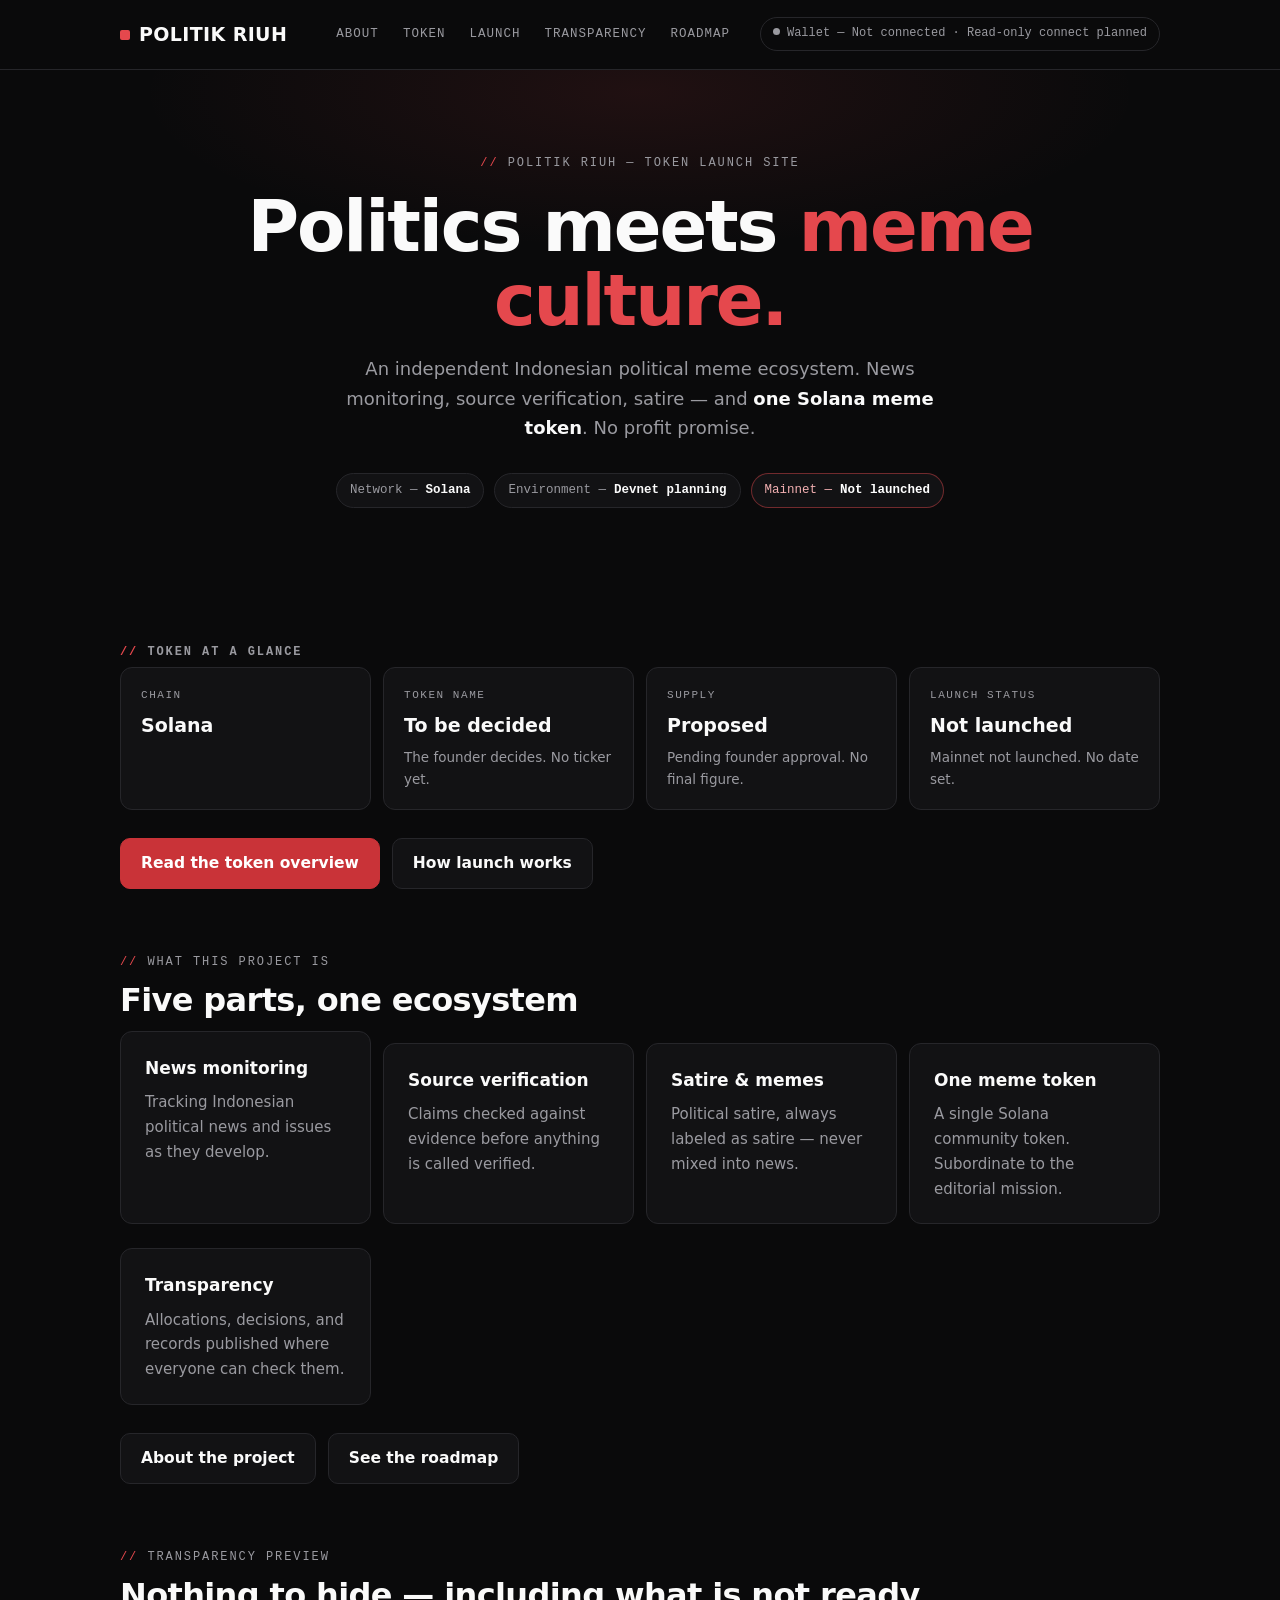
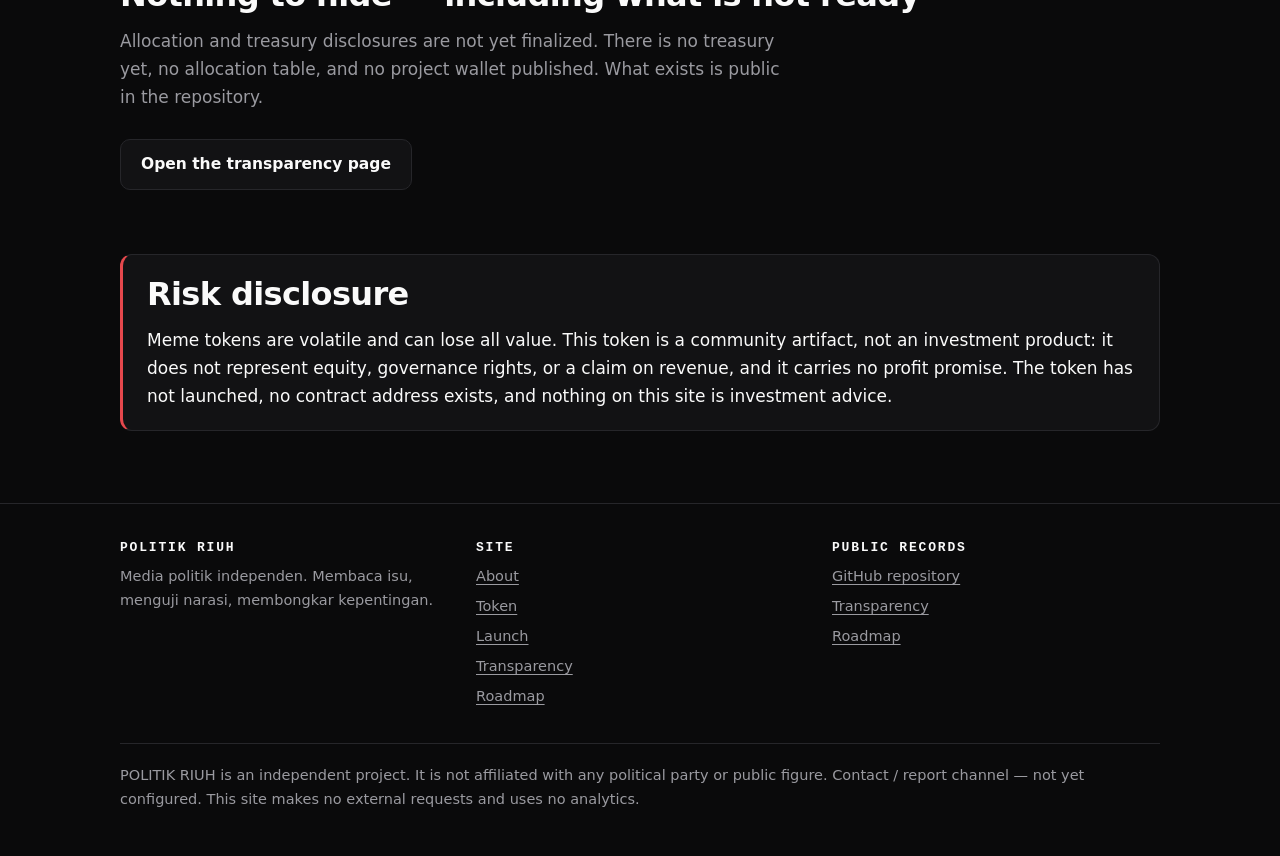
==== apps/token-site/index.html @ 15b3b6f6 "feat(token-site): design system + landing page (zero-dep static)" ====
<!DOCTYPE html>
<html lang="en">
<head>
<meta charset="utf-8">
<meta name="viewport" content="width=device-width, initial-scale=1">
<title>POLITIK RIUH — Politics meets meme culture</title>
<meta name="description" content="POLITIK RIUH is an independent Indonesian political meme ecosystem: news monitoring, source verification, satire — and one Solana meme token. Token not launched. No profit promise.">
<link rel="stylesheet" href="styles.css">
</head>
<body>
<a class="skip-link" href="#main">Skip to content</a>
<header class="site-header">
  <div class="wrap header-inner">
    <a class="wordmark" href="index.html">POLITIK RIUH</a>
    <button class="nav-toggle" type="button" data-nav-toggle aria-expanded="false" aria-controls="site-nav">Menu</button>
    <nav class="site-nav" id="site-nav" aria-label="Primary">
      <ul>
        <li><a href="about.html">About</a></li>
        <li><a href="token.html">Token</a></li>
        <li><a href="launch.html">Launch</a></li>
        <li><a href="transparency.html">Transparency</a></li>
        <li><a href="roadmap.html">Roadmap</a></li>
      </ul>
    </nav>
    <p class="wallet-status"><span class="dot" aria-hidden="true"></span>Wallet — Not connected · Read-only connect planned</p>
  </div>
</header>

<main id="main">
  <div class="hero">
    <div class="glow" aria-hidden="true"></div>
    <div class="wrap">
      <p class="eyebrow">Politik Riuh — Token launch site</p>
      <h1>Politics meets <span class="accent">meme culture.</span></h1>
      <p class="lede">An independent Indonesian political meme ecosystem. News monitoring, source verification, satire — and <strong>one Solana meme token</strong>. No profit promise.</p>
      <ul class="status-strip" aria-label="Launch status">
        <li class="pill">Network — <b>Solana</b></li>
        <li class="pill">Environment — <b>Devnet planning</b></li>
        <li class="pill pill-red">Mainnet — <b>Not launched</b></li>
      </ul>
    </div>
  </div>

  <div class="wrap">
    <section aria-labelledby="facts-heading">
      <h2 id="facts-heading" class="section-label">Token at a glance</h2>
      <ul class="stats">
        <li class="stat">
          <span class="stat-label">Chain</span>
          <span class="stat-value">Solana</span>
        </li>
        <li class="stat">
          <span class="stat-label">Token name</span>
          <span class="stat-value">To be decided</span>
          <span class="stat-note">The founder decides. No ticker yet.</span>
        </li>
        <li class="stat">
          <span class="stat-label">Supply</span>
          <span class="stat-value">Proposed</span>
          <span class="stat-note">Pending founder approval. No final figure.</span>
        </li>
        <li class="stat">
          <span class="stat-label">Launch status</span>
          <span class="stat-value">Not launched</span>
          <span class="stat-note">Mainnet not launched. No date set.</span>
        </li>
      </ul>
      <div class="cta-row">
        <a class="btn btn-primary" href="token.html">Read the token overview</a>
        <a class="btn" href="launch.html">How launch works</a>
      </div>
    </section>

    <section aria-labelledby="pillars-heading">
      <p class="section-label" id="pillars-heading">What this project is</p>
      <h2>Five parts, one ecosystem</h2>
      <ul class="pillars">
        <li class="card">
          <h3>News monitoring</h3>
          <p>Tracking Indonesian political news and issues as they develop.</p>
        </li>
        <li class="card">
          <h3>Source verification</h3>
          <p>Claims checked against evidence before anything is called verified.</p>
        </li>
        <li class="card">
          <h3>Satire &amp; memes</h3>
          <p>Political satire, always labeled as satire — never mixed into news.</p>
        </li>
        <li class="card">
          <h3>One meme token</h3>
          <p>A single Solana community token. Subordinate to the editorial mission.</p>
        </li>
        <li class="card">
          <h3>Transparency</h3>
          <p>Allocations, decisions, and records published where everyone can check them.</p>
        </li>
      </ul>
      <div class="cta-row">
        <a class="btn" href="about.html">About the project</a>
        <a class="btn" href="roadmap.html">See the roadmap</a>
      </div>
    </section>

    <section aria-labelledby="transparency-preview-heading">
      <p class="section-label" id="transparency-preview-heading">Transparency preview</p>
      <h2>Nothing to hide — including what is not ready</h2>
      <p class="section-intro">Allocation and treasury disclosures are not yet finalized. There is no treasury yet, no allocation table, and no project wallet published. What exists is public in the repository.</p>
      <div class="cta-row">
        <a class="btn" href="transparency.html">Open the transparency page</a>
      </div>
    </section>

    <section aria-labelledby="risk-heading">
      <div class="risk">
        <h2 id="risk-heading">Risk disclosure</h2>
        <p>Meme tokens are volatile and can lose all value. This token is a community artifact, not an investment product: it does not represent equity, governance rights, or a claim on revenue, and it carries no profit promise. The token has not launched, no contract address exists, and nothing on this site is investment advice.</p>
      </div>
    </section>
  </div>
</main>

<footer class="site-footer">
  <div class="wrap">
    <div class="footer-grid">
      <div>
        <h2>Politik Riuh</h2>
        <p lang="id">Media politik independen. Membaca isu, menguji narasi, membongkar kepentingan.</p>
      </div>
      <div>
        <h2>Site</h2>
        <ul>
          <li><a href="about.html">About</a></li>
          <li><a href="token.html">Token</a></li>
          <li><a href="launch.html">Launch</a></li>
          <li><a href="transparency.html">Transparency</a></li>
          <li><a href="roadmap.html">Roadmap</a></li>
        </ul>
      </div>
      <div>
        <h2>Public records</h2>
        <ul>
          <li><a href="https://github.com/nusasaputrarama-max/Politik-riuh-project" target="_blank" rel="noopener">GitHub repository</a></li>
          <li><a href="transparency.html">Transparency</a></li>
          <li><a href="roadmap.html">Roadmap</a></li>
        </ul>
      </div>
    </div>
    <p class="footer-note">POLITIK RIUH is an independent project. It is not affiliated with any political party or public figure. Contact / report channel — not yet configured. This site makes no external requests and uses no analytics.</p>
  </div>
</footer>
<script src="main.js"></script>
</body>
</html>
---- apps/token-site/styles.css ----
/* POLITIK RIUH — token launch site, Phase 1
   Pure static CSS. Zero dependencies, zero external fetches, system fonts only.
   Design tokens: docs/frontend-stack-decision.md §4. */

:root {
  --bg: #0a0a0b;
  --surface: #121214;
  --surface-2: #17171a;
  --border: #26262a;
  --text: #fafafa;
  --muted: #9a9aa0;
  --red: #e5484d;
  --red-strong: #c93338; /* darker red: white text on it passes WCAG AA (5.01:1) */
  --red-soft: rgba(229, 72, 77, 0.12);
  --sans: system-ui, -apple-system, "Segoe UI", Roboto, "Helvetica Neue", Arial, sans-serif;
  --mono: ui-monospace, "SF Mono", "Cascadia Mono", Menlo, Consolas, "Liberation Mono", monospace;
  --radius: 12px;
  --max: 1080px;
}

*,
*::before,
*::after { box-sizing: border-box; }

html { scroll-behavior: smooth; }

body {
  margin: 0;
  background: var(--bg);
  color: var(--text);
  font-family: var(--sans);
  font-size: 17px;
  line-height: 1.65;
  -webkit-text-size-adjust: 100%;
}

::selection { background: var(--red); color: #fff; }

a { color: var(--text); text-decoration: underline; text-underline-offset: 3px; }
a:hover { color: #fff; }
a:focus-visible,
button:focus-visible,
[tabindex]:focus-visible {
  outline: 2px solid var(--red);
  outline-offset: 3px;
  border-radius: 2px;
}

/* Visually hidden but available to assistive technology. */
.sr-only {
  position: absolute;
  width: 1px;
  height: 1px;
  padding: 0;
  margin: -1px;
  overflow: hidden;
  clip: rect(0, 0, 0, 0);
  white-space: nowrap;
  border: 0;
}

/* Skip link: keyboard users jump past navigation. */
.skip-link {
  position: absolute;
  left: 16px;
  top: -60px;
  z-index: 20;
  background: var(--surface-2);
  color: var(--text);
  border: 1px solid var(--border);
  border-radius: 8px;
  padding: 10px 14px;
  font-family: var(--mono);
  font-size: 13px;
  text-decoration: none;
  transition: top 150ms ease;
}
.skip-link:focus { top: 12px; }

.wrap {
  max-width: var(--max);
  margin: 0 auto;
  padding: 0 20px;
}

/* ---------- Header ---------- */

.site-header {
  border-bottom: 1px solid var(--border);
  background: var(--bg);
}
.header-inner {
  display: flex;
  align-items: center;
  gap: 20px;
  flex-wrap: wrap;
  padding-top: 16px;
  padding-bottom: 16px;
}
.wordmark {
  font-weight: 800;
  font-size: 19px;
  letter-spacing: 0.02em;
  text-decoration: none;
  white-space: nowrap;
}
.wordmark::before {
  content: "";
  display: inline-block;
  width: 10px;
  height: 10px;
  margin-right: 9px;
  background: var(--red);
  border-radius: 2px;
  vertical-align: 1px;
}
.site-nav { margin-left: auto; }
.site-nav ul {
  display: flex;
  gap: 4px;
  flex-wrap: wrap;
  list-style: none;
  margin: 0;
  padding: 0;
}
.site-nav a {
  display: inline-block;
  padding: 8px 10px;
  border-radius: 8px;
  color: var(--muted);
  font-family: var(--mono);
  font-size: 12.5px;
  letter-spacing: 0.08em;
  text-transform: uppercase;
  text-decoration: none;
}
.site-nav a:hover { color: var(--text); background: var(--surface); }
.site-nav a[aria-current="page"] { color: var(--text); background: var(--surface); }
.wallet-status {
  font-family: var(--mono);
  font-size: 12px;
  color: var(--muted);
  border: 1px solid var(--border);
  border-radius: 999px;
  padding: 6px 12px;
  white-space: nowrap;
}
.wallet-status .dot {
  display: inline-block;
  width: 7px;
  height: 7px;
  margin-right: 7px;
  border-radius: 50%;
  background: var(--muted);
  vertical-align: 1px;
}
.nav-toggle {
  display: none;
  margin-left: auto;
  background: var(--surface);
  color: var(--text);
  border: 1px solid var(--border);
  border-radius: 8px;
  padding: 8px 12px;
  font-family: var(--mono);
  font-size: 13px;
  cursor: pointer;
}

/* ---------- Hero & glow ---------- */

.hero {
  position: relative;
  text-align: center;
  padding: 84px 0 56px;
  overflow: hidden;
}
.glow {
  position: absolute;
  inset: -160px 0 auto 0;
  height: 480px;
  pointer-events: none;
  background:
    radial-gradient(ellipse 60% 50% at 50% 38%, rgba(229, 72, 77, 0.1), transparent 65%);
}
.hero > .wrap { position: relative; }
.eyebrow {
  font-family: var(--mono);
  font-size: 12px;
  letter-spacing: 0.16em;
  text-transform: uppercase;
  color: var(--muted);
}
.eyebrow::before { content: "// "; color: var(--red); }
.hero h1 {
  margin: 18px 0 16px;
  font-size: clamp(2.6rem, 7vw, 4.4rem);
  font-weight: 800;
  line-height: 1.04;
  letter-spacing: -0.03em;
}
.hero h1 .accent { color: var(--red); }
.lede {
  max-width: 640px;
  margin: 0 auto;
  color: var(--muted);
  font-size: 18px;
}
.lede strong { color: var(--text); font-weight: 600; }

/* ---------- Status strip & pills ---------- */

.status-strip {
  display: flex;
  flex-wrap: wrap;
  justify-content: center;
  gap: 10px;
  margin-top: 30px;
  padding: 0;
  list-style: none;
}
.pill {
  display: inline-flex;
  align-items: center;
  gap: 8px;
  border: 1px solid var(--border);
  border-radius: 999px;
  padding: 6px 13px;
  font-family: var(--mono);
  font-size: 12.5px;
  color: var(--muted);
  background: var(--surface);
}
.pill b { color: var(--text); font-weight: 600; }
.pill-red { border-color: rgba(229, 72, 77, 0.45); color: #f3b0b2; }
.pill-red b { color: #fff; }

/* ---------- Sections ---------- */

main { padding-bottom: 72px; }
section { margin-top: 64px; }
.section-label {
  font-family: var(--mono);
  font-size: 12px;
  letter-spacing: 0.16em;
  text-transform: uppercase;
  color: var(--muted);
  margin: 0 0 8px;
}
.section-label::before { content: "// "; color: var(--red); }
h1.page-title,
h2 {
  margin: 0 0 12px;
  font-size: clamp(1.5rem, 3.4vw, 2rem);
  font-weight: 800;
  letter-spacing: -0.02em;
  line-height: 1.2;
}
.section-intro { color: var(--muted); max-width: 680px; margin: 0 0 24px; }
p { margin: 0 0 16px; }
p:last-child { margin-bottom: 0; }
.muted { color: var(--muted); }
.small { font-size: 14.5px; }

/* ---------- Stat cards ---------- */

.stats {
  display: grid;
  grid-template-columns: repeat(auto-fit, minmax(220px, 1fr));
  gap: 12px;
  margin: 0;
  padding: 0;
  list-style: none;
}
.stat {
  background: var(--surface);
  border: 1px solid var(--border);
  border-radius: var(--radius);
  padding: 18px 20px;
}
.stat-label {
  display: block;
  font-family: var(--mono);
  font-size: 11px;
  letter-spacing: 0.14em;
  text-transform: uppercase;
  color: var(--muted);
  margin-bottom: 8px;
}
.stat-value { font-size: 19px; font-weight: 700; line-height: 1.3; }
.stat-note { display: block; margin-top: 6px; font-size: 13.5px; color: var(--muted); }

/* ---------- Cards & lists ---------- */

.card {
  background: var(--surface);
  border: 1px solid var(--border);
  border-radius: var(--radius);
  padding: 22px 24px;
}
.card + .card { margin-top: 12px; }
.card h3 { margin: 0 0 8px; font-size: 18px; font-weight: 700; }
.pillars {
  display: grid;
  grid-template-columns: repeat(auto-fit, minmax(240px, 1fr));
  gap: 12px;
  margin: 0;
  padding: 0;
  list-style: none;
}
.pillars h3 { font-size: 17px; }
.pillars p { color: var(--muted); font-size: 15px; margin: 0; }
.pillars a { text-decoration: none; }
.pillars a:hover h3 { text-decoration: underline; text-underline-offset: 3px; }

/* ---------- Fact tables ---------- */

table.facts {
  width: 100%;
  border-collapse: collapse;
  font-size: 15.5px;
}
.facts th,
.facts td {
  text-align: left;
  vertical-align: top;
  padding: 13px 16px;
  border-bottom: 1px solid var(--border);
}
.facts tr:last-child th,
.facts tr:last-child td { border-bottom: 0; }
.facts th {
  width: 34%;
  font-family: var(--mono);
  font-size: 12px;
  letter-spacing: 0.1em;
  text-transform: uppercase;
  color: var(--muted);
  font-weight: 600;
}
.facts td .sub { display: block; margin-top: 4px; font-size: 13.5px; color: var(--muted); }

/* ---------- Gates / roadmap ---------- */

.steps,
.milestones {
  margin: 0;
  padding: 0;
  list-style: none;
}
.steps li,
.milestones li {
  display: flex;
  gap: 16px;
  align-items: flex-start;
  padding: 18px 4px;
  border-bottom: 1px solid var(--border);
}
.steps li:last-child,
.milestones li:last-child { border-bottom: 0; }
.step-num {
  flex: 0 0 auto;
  font-family: var(--mono);
  font-size: 13px;
  color: var(--red);
  border: 1px solid var(--border);
  border-radius: 8px;
  padding: 5px 9px;
  margin-top: 2px;
}
.step-body h3,
.milestone-body h3 { margin: 0 0 4px; font-size: 17px; }
.step-body p,
.milestone-body p { margin: 0; color: var(--muted); font-size: 15px; }
.step-body .pill,
.milestone-body .pill { margin-top: 10px; }
.evidence {
  display: block;
  margin-top: 6px;
  font-family: var(--mono);
  font-size: 12.5px;
  color: var(--muted);
}
.evidence a { color: var(--muted); }

/* ---------- Risk box ---------- */

.risk {
  background: var(--surface);
  border: 1px solid var(--border);
  border-left: 3px solid var(--red);
  border-radius: var(--radius);
  padding: 20px 24px;
}
.risk h2,
.risk h3 { margin-top: 0; }
.risk p:last-child { margin-bottom: 0; }

/* ---------- CTA row ---------- */

.cta-row {
  display: flex;
  flex-wrap: wrap;
  gap: 12px;
  margin-top: 28px;
}
.btn {
  display: inline-block;
  padding: 12px 20px;
  border-radius: 10px;
  border: 1px solid var(--border);
  background: var(--surface);
  color: var(--text);
  font-weight: 650;
  font-size: 15.5px;
  text-decoration: none;
}
.btn:hover { background: var(--surface-2); border-color: #3a3a40; }
.btn-primary { background: var(--red-strong); border-color: var(--red-strong); color: #fff; }
.btn-primary:hover { background: #be2e33; border-color: #be2e33; color: #fff; }

/* ---------- Footer ---------- */

.site-footer {
  border-top: 1px solid var(--border);
  padding: 36px 0 44px;
  color: var(--muted);
  font-size: 14.5px;
}
.footer-grid {
  display: grid;
  grid-template-columns: repeat(auto-fit, minmax(240px, 1fr));
  gap: 28px;
}
.site-footer h2 {
  font-size: 13px;
  font-family: var(--mono);
  letter-spacing: 0.14em;
  text-transform: uppercase;
  color: var(--text);
  margin: 0 0 10px;
}
.site-footer ul { margin: 0; padding: 0; list-style: none; }
.site-footer li { margin-bottom: 6px; }
.site-footer a { color: var(--muted); }
.site-footer a:hover { color: var(--text); }
.footer-note { margin-top: 28px; border-top: 1px solid var(--border); padding-top: 20px; }

/* ---------- Responsive ---------- */

@media (max-width: 720px) {
  body { font-size: 16px; }
  .hero { padding: 56px 0 40px; }
  .header-inner { gap: 12px; }
  .site-nav { order: 3; flex-basis: 100%; margin-left: 0; }
  .site-nav ul { flex-direction: column; gap: 2px; }
  .site-nav a { display: block; padding: 10px 8px; }
  .wallet-status { order: 2; flex-basis: 100%; margin-left: 0; white-space: normal; line-height: 1.5; }
  html.js .site-nav ul { display: none; }
  html.js .site-nav.is-open ul { display: flex; }
  html.js .nav-toggle { display: inline-block; }
  .facts th { width: 40%; }
  section { margin-top: 48px; }
}

/* ---------- Reduced motion ---------- */

@media (prefers-reduced-motion: reduce) {
  html { scroll-behavior: auto; }
  *,
  *::before,
  *::after {
    animation: none !important;
    transition: none !important;
  }
}
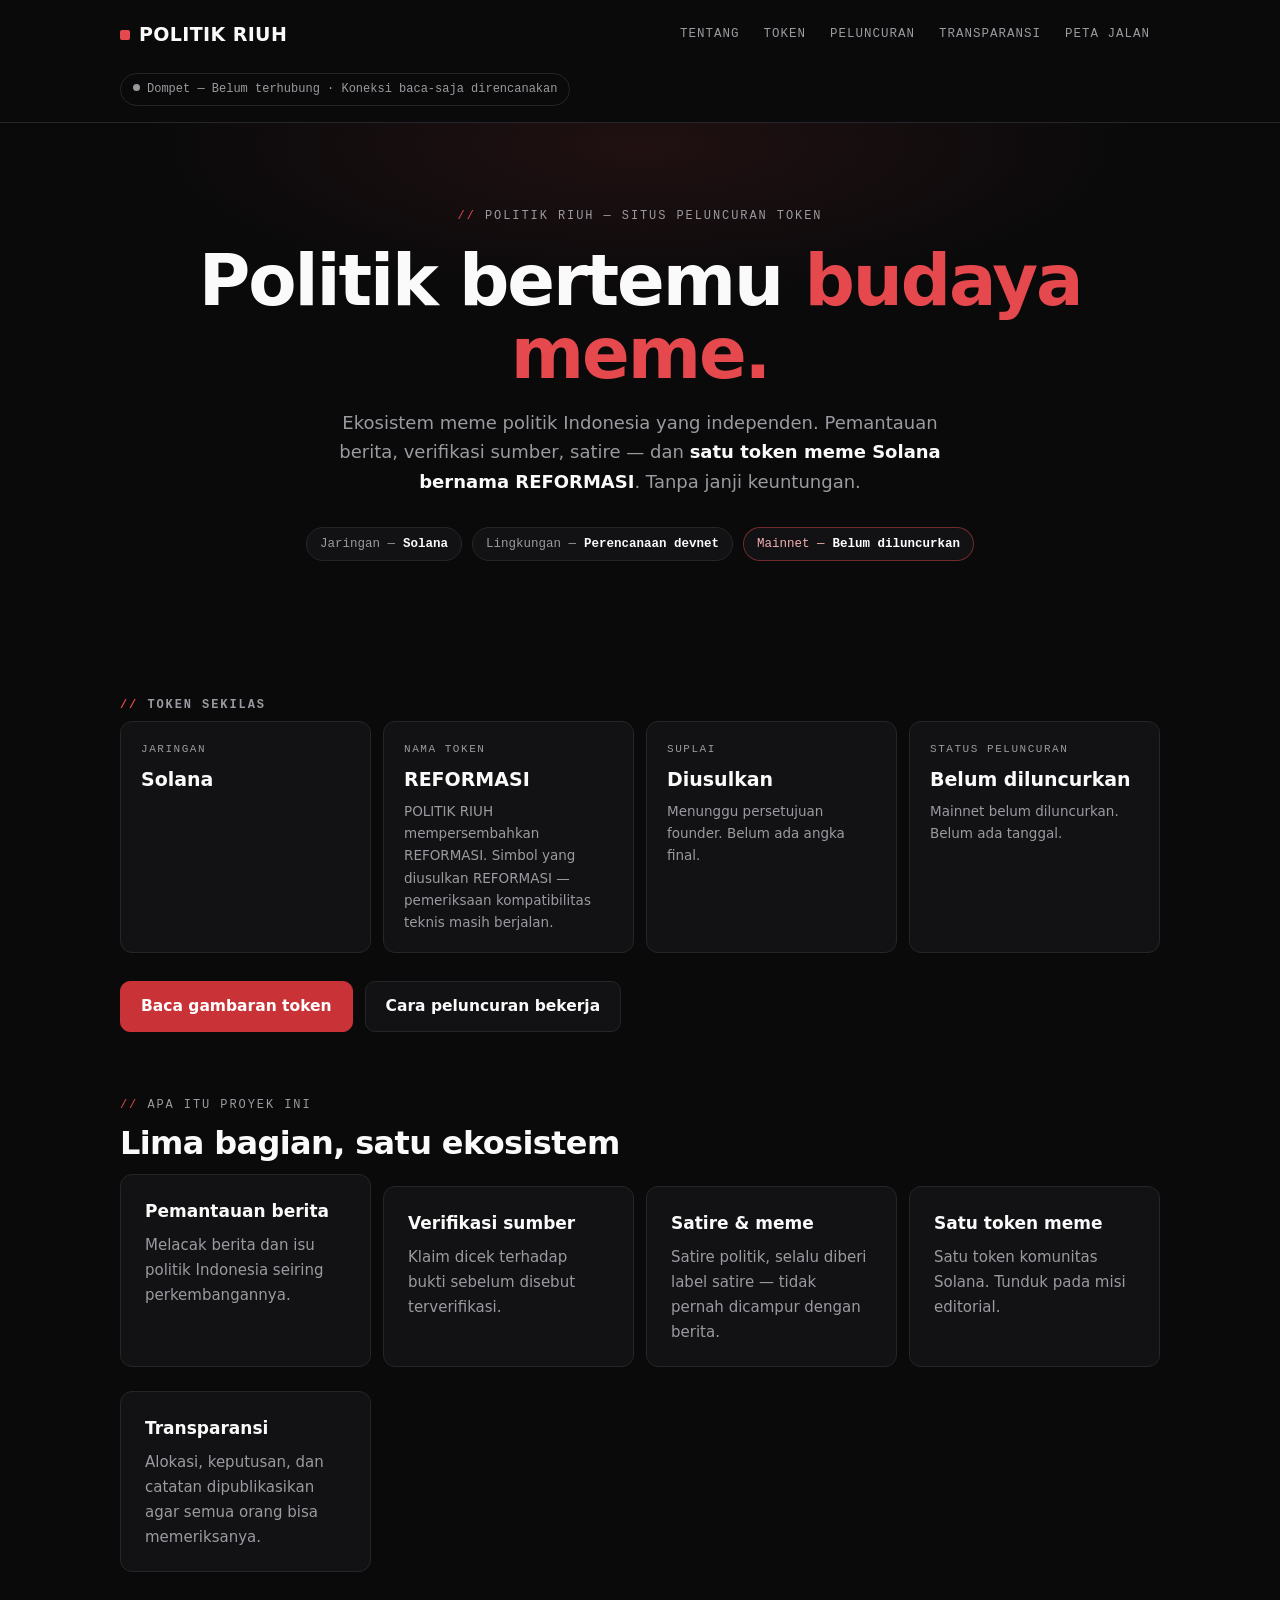
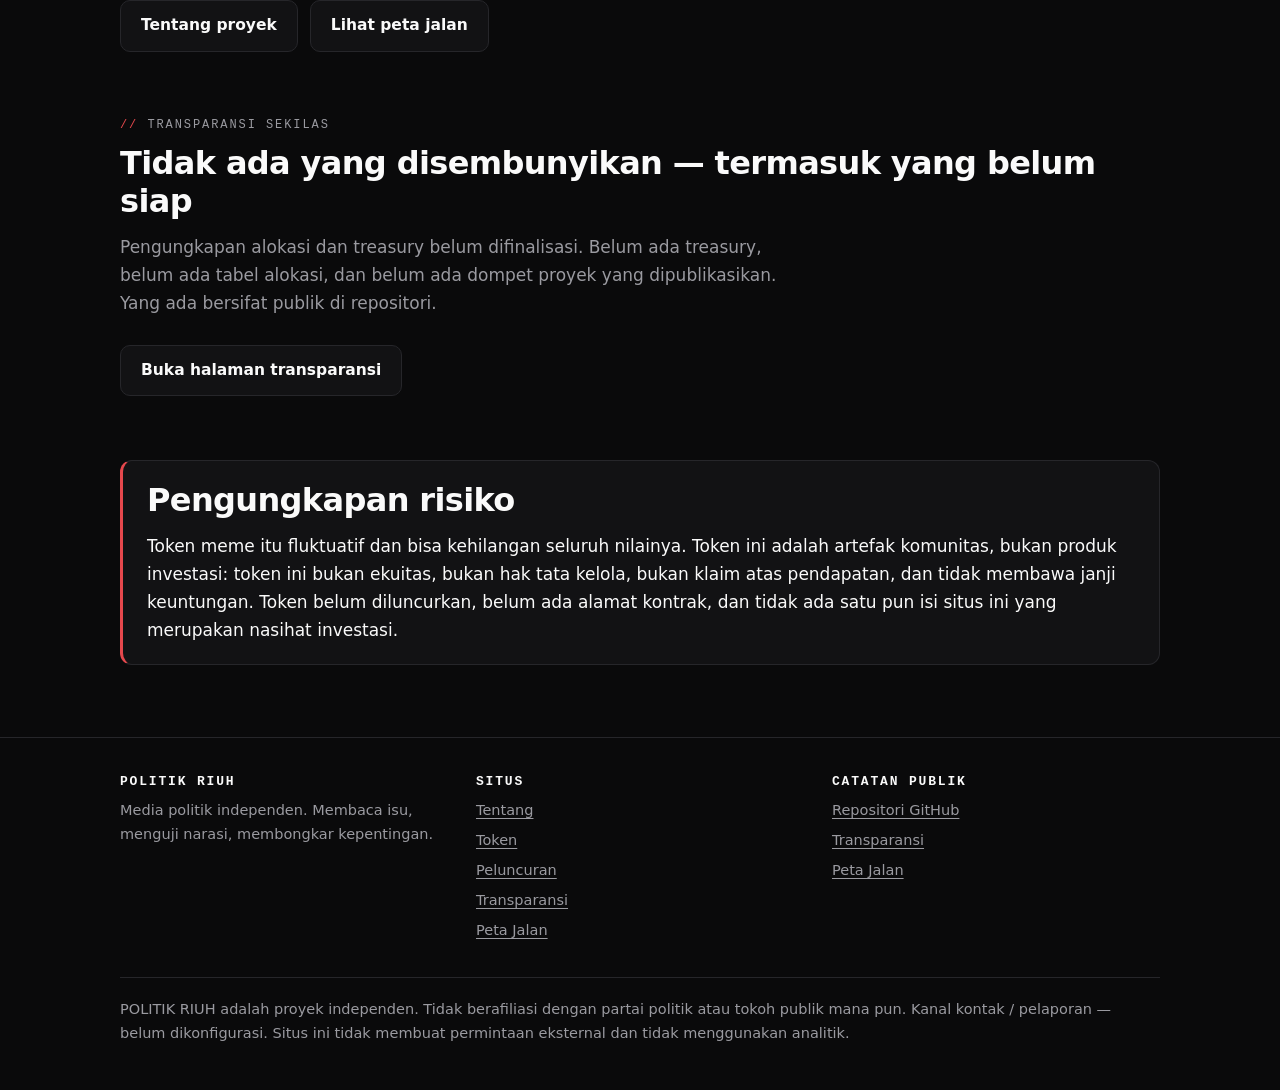
==== commit 11ff7230: "feat(token-site): terjemahan Bahasa Indonesia + identitas REFORMASI (PR-013) - Keenam halaman + meta" ====
--- a/apps/token-site/index.html
+++ b/apps/token-site/index.html
@@ -1,28 +1,28 @@
 <!DOCTYPE html>
-<html lang="en">
+<html lang="id">
 <head>
 <meta charset="utf-8">
 <meta name="viewport" content="width=device-width, initial-scale=1">
-<title>POLITIK RIUH — Politics meets meme culture</title>
-<meta name="description" content="POLITIK RIUH is an independent Indonesian political meme ecosystem: news monitoring, source verification, satire — and one Solana meme token. Token not launched. No profit promise.">
+<title>POLITIK RIUH — Politik bertemu budaya meme</title>
+<meta name="description" content="POLITIK RIUH adalah ekosistem meme politik Indonesia yang independen: pemantauan berita, verifikasi sumber, satire — dan satu token meme Solana bernama REFORMASI. Token belum diluncurkan. Tanpa janji keuntungan.">
 <link rel="stylesheet" href="styles.css">
 </head>
 <body>
-<a class="skip-link" href="#main">Skip to content</a>
+<a class="skip-link" href="#main">Lewati ke konten</a>
 <header class="site-header">
   <div class="wrap header-inner">
     <a class="wordmark" href="index.html">POLITIK RIUH</a>
     <button class="nav-toggle" type="button" data-nav-toggle aria-expanded="false" aria-controls="site-nav">Menu</button>
-    <nav class="site-nav" id="site-nav" aria-label="Primary">
+    <nav class="site-nav" id="site-nav" aria-label="Utama">
       <ul>
-        <li><a href="about.html">About</a></li>
+        <li><a href="about.html">Tentang</a></li>
         <li><a href="token.html">Token</a></li>
-        <li><a href="launch.html">Launch</a></li>
-        <li><a href="transparency.html">Transparency</a></li>
-        <li><a href="roadmap.html">Roadmap</a></li>
+        <li><a href="launch.html">Peluncuran</a></li>
+        <li><a href="transparency.html">Transparansi</a></li>
+        <li><a href="roadmap.html">Peta Jalan</a></li>
       </ul>
     </nav>
-    <p class="wallet-status"><span class="dot" aria-hidden="true"></span>Wallet — Not connected · Read-only connect planned</p>
+    <p class="wallet-status"><span class="dot" aria-hidden="true"></span>Dompet — Belum terhubung · Koneksi baca-saja direncanakan</p>
   </div>
 </header>
 
@@ -30,91 +30,91 @@
   <div class="hero">
     <div class="glow" aria-hidden="true"></div>
     <div class="wrap">
-      <p class="eyebrow">Politik Riuh — Token launch site</p>
-      <h1>Politics meets <span class="accent">meme culture.</span></h1>
-      <p class="lede">An independent Indonesian political meme ecosystem. News monitoring, source verification, satire — and <strong>one Solana meme token</strong>. No profit promise.</p>
-      <ul class="status-strip" aria-label="Launch status">
-        <li class="pill">Network — <b>Solana</b></li>
-        <li class="pill">Environment — <b>Devnet planning</b></li>
-        <li class="pill pill-red">Mainnet — <b>Not launched</b></li>
+      <p class="eyebrow">Politik Riuh — Situs peluncuran token</p>
+      <h1>Politik bertemu <span class="accent">budaya meme.</span></h1>
+      <p class="lede">Ekosistem meme politik Indonesia yang independen. Pemantauan berita, verifikasi sumber, satire — dan <strong>satu token meme Solana bernama REFORMASI</strong>. Tanpa janji keuntungan.</p>
+      <ul class="status-strip" aria-label="Status peluncuran">
+        <li class="pill">Jaringan — <b>Solana</b></li>
+        <li class="pill">Lingkungan — <b>Perencanaan devnet</b></li>
+        <li class="pill pill-red">Mainnet — <b>Belum diluncurkan</b></li>
       </ul>
     </div>
   </div>
 
   <div class="wrap">
     <section aria-labelledby="facts-heading">
-      <h2 id="facts-heading" class="section-label">Token at a glance</h2>
+      <h2 id="facts-heading" class="section-label">Token sekilas</h2>
       <ul class="stats">
         <li class="stat">
-          <span class="stat-label">Chain</span>
+          <span class="stat-label">Jaringan</span>
           <span class="stat-value">Solana</span>
         </li>
         <li class="stat">
-          <span class="stat-label">Token name</span>
-          <span class="stat-value">To be decided</span>
-          <span class="stat-note">The founder decides. No ticker yet.</span>
+          <span class="stat-label">Nama token</span>
+          <span class="stat-value">REFORMASI</span>
+          <span class="stat-note">POLITIK RIUH mempersembahkan REFORMASI. Simbol yang diusulkan REFORMASI — pemeriksaan kompatibilitas teknis masih berjalan.</span>
         </li>
         <li class="stat">
-          <span class="stat-label">Supply</span>
-          <span class="stat-value">Proposed</span>
-          <span class="stat-note">Pending founder approval. No final figure.</span>
+          <span class="stat-label">Suplai</span>
+          <span class="stat-value">Diusulkan</span>
+          <span class="stat-note">Menunggu persetujuan founder. Belum ada angka final.</span>
         </li>
         <li class="stat">
-          <span class="stat-label">Launch status</span>
-          <span class="stat-value">Not launched</span>
-          <span class="stat-note">Mainnet not launched. No date set.</span>
+          <span class="stat-label">Status peluncuran</span>
+          <span class="stat-value">Belum diluncurkan</span>
+          <span class="stat-note">Mainnet belum diluncurkan. Belum ada tanggal.</span>
         </li>
       </ul>
       <div class="cta-row">
-        <a class="btn btn-primary" href="token.html">Read the token overview</a>
-        <a class="btn" href="launch.html">How launch works</a>
+        <a class="btn btn-primary" href="token.html">Baca gambaran token</a>
+        <a class="btn" href="launch.html">Cara peluncuran bekerja</a>
       </div>
     </section>
 
     <section aria-labelledby="pillars-heading">
-      <p class="section-label" id="pillars-heading">What this project is</p>
-      <h2>Five parts, one ecosystem</h2>
+      <p class="section-label" id="pillars-heading">Apa itu proyek ini</p>
+      <h2>Lima bagian, satu ekosistem</h2>
       <ul class="pillars">
         <li class="card">
-          <h3>News monitoring</h3>
-          <p>Tracking Indonesian political news and issues as they develop.</p>
+          <h3>Pemantauan berita</h3>
+          <p>Melacak berita dan isu politik Indonesia seiring perkembangannya.</p>
         </li>
         <li class="card">
-          <h3>Source verification</h3>
-          <p>Claims checked against evidence before anything is called verified.</p>
+          <h3>Verifikasi sumber</h3>
+          <p>Klaim dicek terhadap bukti sebelum disebut terverifikasi.</p>
         </li>
         <li class="card">
-          <h3>Satire &amp; memes</h3>
-          <p>Political satire, always labeled as satire — never mixed into news.</p>
+          <h3>Satire &amp; meme</h3>
+          <p>Satire politik, selalu diberi label satire — tidak pernah dicampur dengan berita.</p>
         </li>
         <li class="card">
-          <h3>One meme token</h3>
-          <p>A single Solana community token. Subordinate to the editorial mission.</p>
+          <h3>Satu token meme</h3>
+          <p>Satu token komunitas Solana. Tunduk pada misi editorial.</p>
         </li>
         <li class="card">
-          <h3>Transparency</h3>
-          <p>Allocations, decisions, and records published where everyone can check them.</p>
+          <h3>Transparansi</h3>
+          <p>Alokasi, keputusan, dan catatan dipublikasikan agar semua orang bisa memeriksanya.</p>
         </li>
       </ul>
       <div class="cta-row">
-        <a class="btn" href="about.html">About the project</a>
-        <a class="btn" href="roadmap.html">See the roadmap</a>
+        <a class="btn" href="about.html">Tentang proyek</a>
+        <a class="btn" href="roadmap.html">Lihat peta jalan</a>
       </div>
     </section>
 
     <section aria-labelledby="transparency-preview-heading">
-      <p class="section-label" id="transparency-preview-heading">Transparency preview</p>
-      <h2>Nothing to hide — including what is not ready</h2>
-      <p class="section-intro">Allocation and treasury disclosures are not yet finalized. There is no treasury yet, no allocation table, and no project wallet published. What exists is public in the repository.</p>
+      <p class="section-label" id="transparency-preview-heading">Transparansi sekilas</p>
+      <h2>Tidak ada yang disembunyikan — termasuk yang belum siap</h2>
+      <p class="section-intro">Pengungkapan alokasi dan treasury belum difinalisasi. Belum ada treasury, belum ada tabel alokasi, dan belum ada dompet proyek yang dipublikasikan. Yang ada bersifat publik di repositori.</p>
       <div class="cta-row">
-        <a class="btn" href="transparency.html">Open the transparency page</a>
+        <a class="btn" href="transparency.html">Buka halaman transparansi</a>
       </div>
     </section>
 
     <section aria-labelledby="risk-heading">
       <div class="risk">
-        <h2 id="risk-heading">Risk disclosure</h2>
-        <p>Meme tokens are volatile and can lose all value. This token is a community artifact, not an investment product: it does not represent equity, governance rights, or a claim on revenue, and it carries no profit promise. The token has not launched, no contract address exists, and nothing on this site is investment advice.</p>
+        <h2 id="risk-heading">Pengungkapan risiko</h2>
+        <p>Token meme itu fluktuatif dan bisa kehilangan seluruh nilainya. Token ini adalah artefak komunitas, bukan produk investasi: token ini bukan ekuitas, bukan hak tata kelola, bukan klaim atas pendapatan, dan tidak membawa janji keuntungan. Token belum diluncurkan, belum ada alamat kontrak, dan tidak ada satu pun isi situs ini yang merupakan nasihat investasi.</p>
       </div>
     </section>
   </div>
@@ -125,28 +125,28 @@
     <div class="footer-grid">
       <div>
         <h2>Politik Riuh</h2>
-        <p lang="id">Media politik independen. Membaca isu, menguji narasi, membongkar kepentingan.</p>
+        <p>Media politik independen. Membaca isu, menguji narasi, membongkar kepentingan.</p>
       </div>
       <div>
-        <h2>Site</h2>
+        <h2>Situs</h2>
         <ul>
-          <li><a href="about.html">About</a></li>
+          <li><a href="about.html">Tentang</a></li>
           <li><a href="token.html">Token</a></li>
-          <li><a href="launch.html">Launch</a></li>
-          <li><a href="transparency.html">Transparency</a></li>
-          <li><a href="roadmap.html">Roadmap</a></li>
+          <li><a href="launch.html">Peluncuran</a></li>
+          <li><a href="transparency.html">Transparansi</a></li>
+          <li><a href="roadmap.html">Peta Jalan</a></li>
         </ul>
       </div>
       <div>
-        <h2>Public records</h2>
+        <h2>Catatan publik</h2>
         <ul>
-          <li><a href="https://github.com/nusasaputrarama-max/Politik-riuh-project" target="_blank" rel="noopener">GitHub repository</a></li>
-          <li><a href="transparency.html">Transparency</a></li>
-          <li><a href="roadmap.html">Roadmap</a></li>
+          <li><a href="https://github.com/nusasaputrarama-max/Politik-riuh-project" target="_blank" rel="noopener">Repositori GitHub</a></li>
+          <li><a href="transparency.html">Transparansi</a></li>
+          <li><a href="roadmap.html">Peta Jalan</a></li>
         </ul>
       </div>
     </div>
-    <p class="footer-note">POLITIK RIUH is an independent project. It is not affiliated with any political party or public figure. Contact / report channel — not yet configured. This site makes no external requests and uses no analytics.</p>
+    <p class="footer-note">POLITIK RIUH adalah proyek independen. Tidak berafiliasi dengan partai politik atau tokoh publik mana pun. Kanal kontak / pelaporan — belum dikonfigurasi. Situs ini tidak membuat permintaan eksternal dan tidak menggunakan analitik.</p>
   </div>
 </footer>
 <script src="main.js"></script>
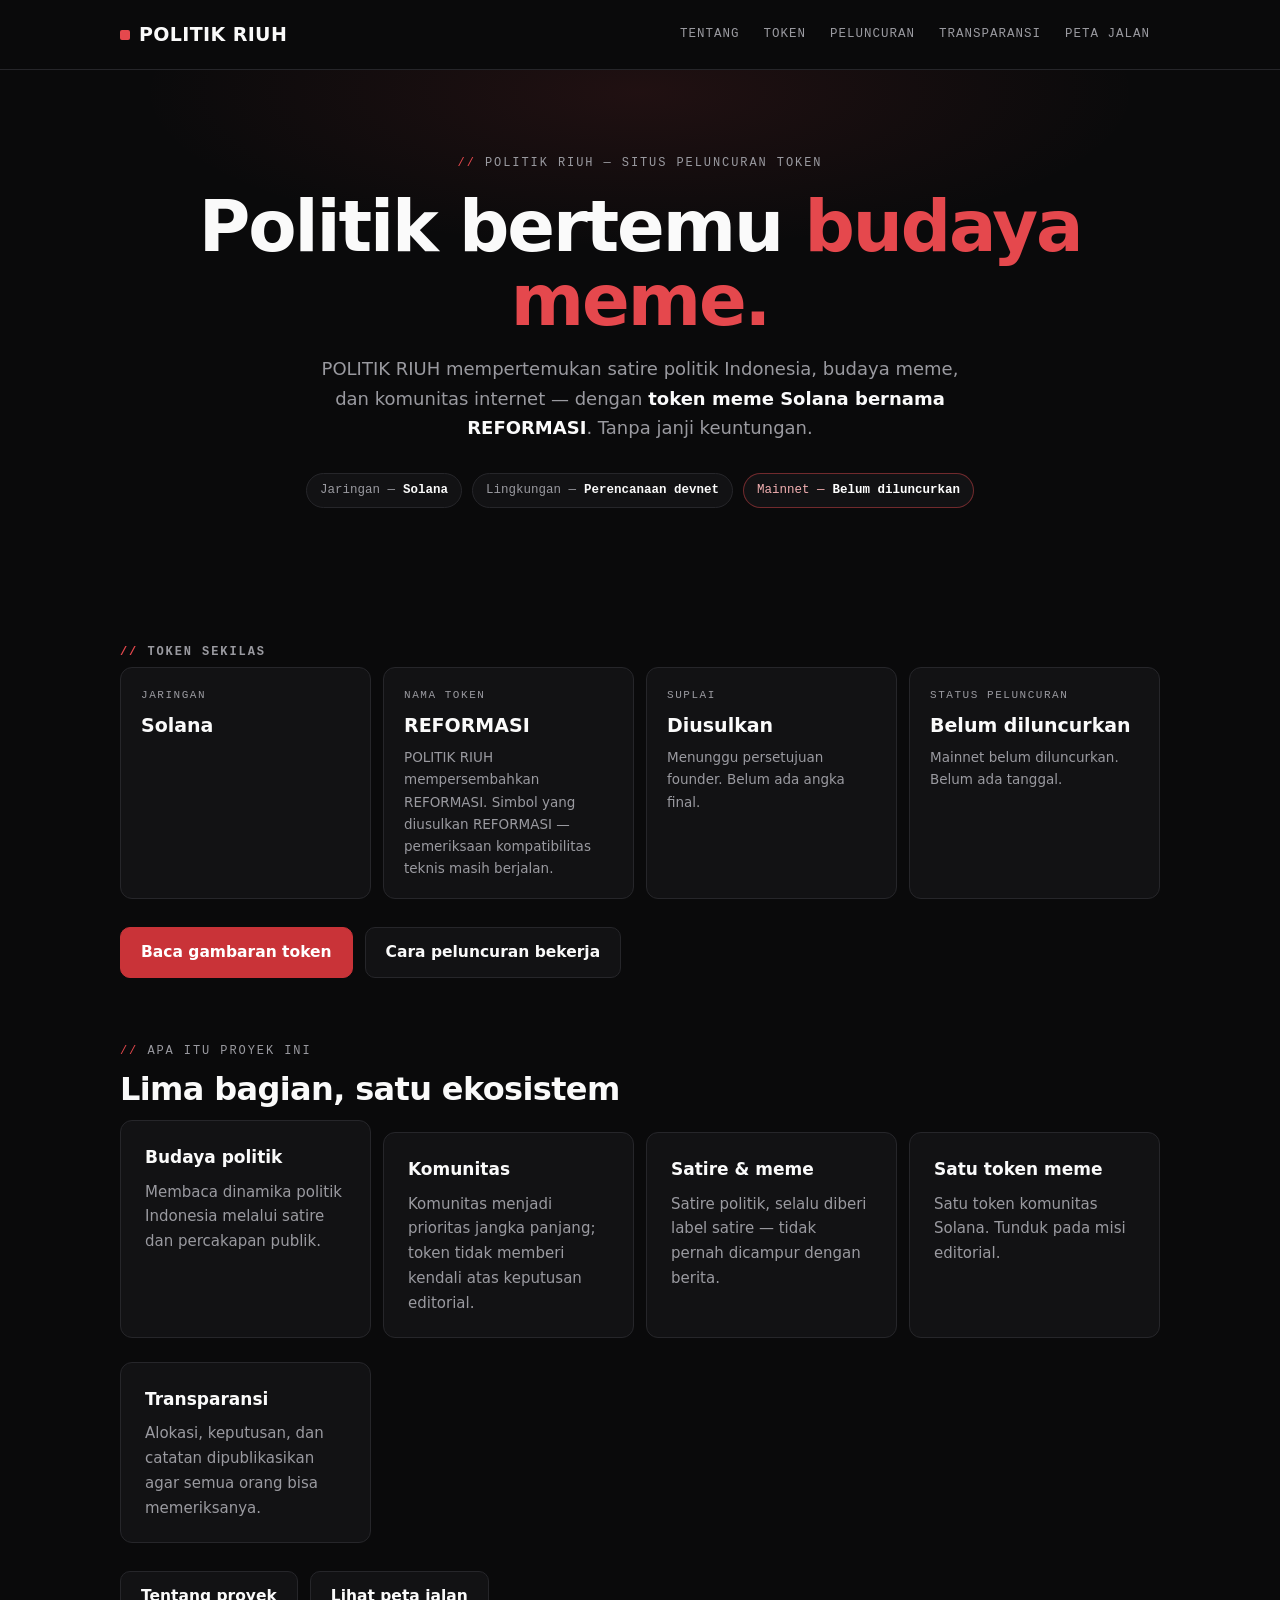
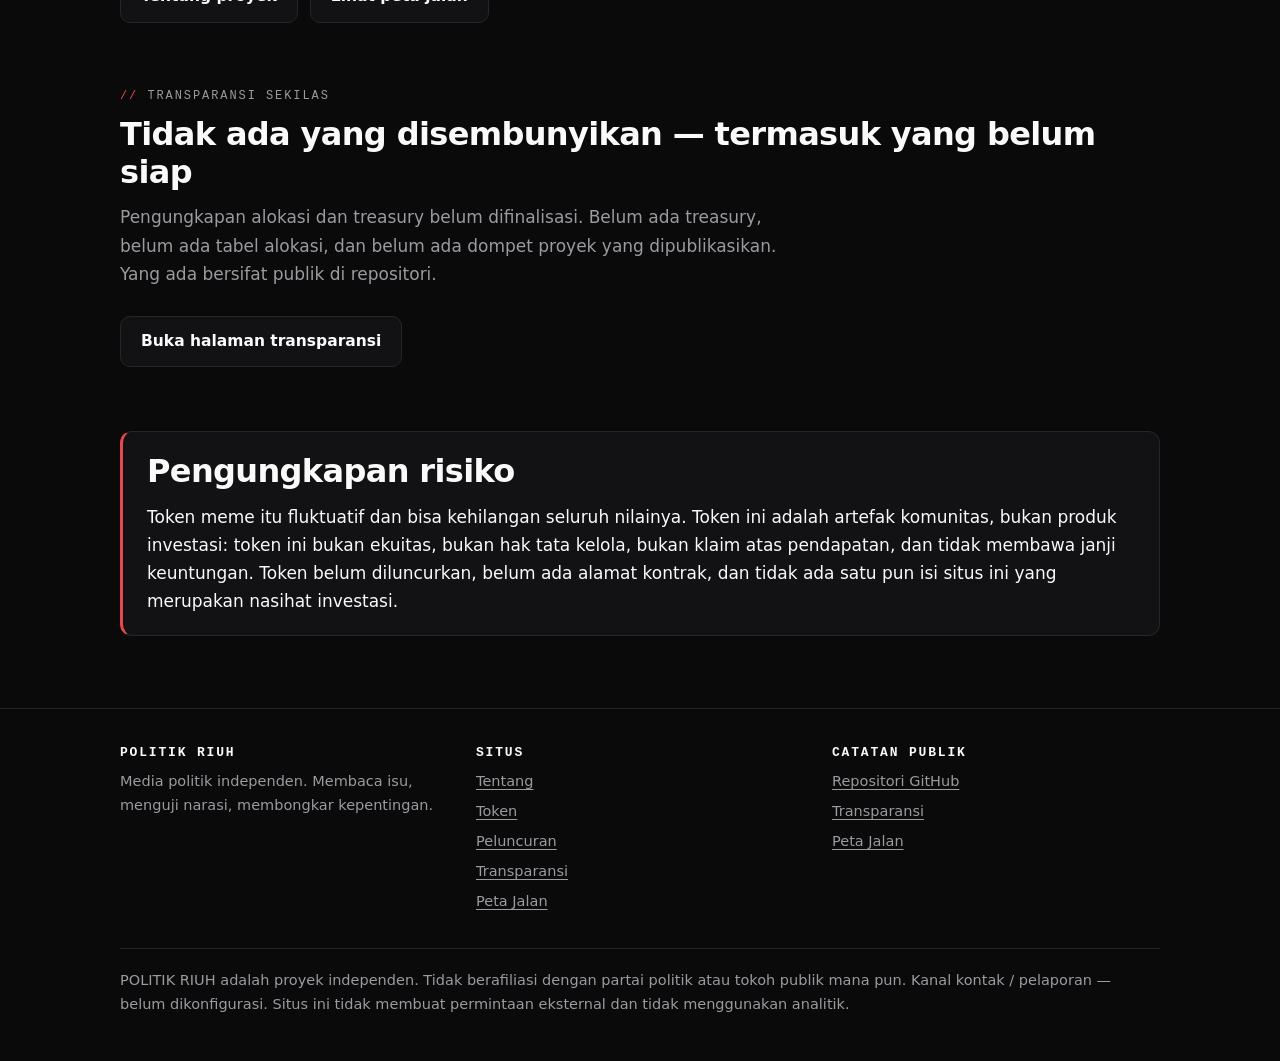
==== commit 133d797f: "fix(token-site): remove misleading wallet and newsroom claims" ====
--- a/apps/token-site/index.html
+++ b/apps/token-site/index.html
@@ -4,7 +4,7 @@
 <meta charset="utf-8">
 <meta name="viewport" content="width=device-width, initial-scale=1">
 <title>POLITIK RIUH — Politik bertemu budaya meme</title>
-<meta name="description" content="POLITIK RIUH adalah ekosistem meme politik Indonesia yang independen: pemantauan berita, verifikasi sumber, satire — dan satu token meme Solana bernama REFORMASI. Token belum diluncurkan. Tanpa janji keuntungan.">
+<meta name="description" content="POLITIK RIUH mempertemukan satire politik Indonesia, budaya meme, dan komunitas internet melalui token meme Solana REFORMASI. Token belum diluncurkan. Tanpa janji keuntungan.">
 <link rel="stylesheet" href="styles.css">
 </head>
 <body>
@@ -22,7 +22,6 @@
         <li><a href="roadmap.html">Peta Jalan</a></li>
       </ul>
     </nav>
-    <p class="wallet-status"><span class="dot" aria-hidden="true"></span>Dompet — Belum terhubung · Koneksi baca-saja direncanakan</p>
   </div>
 </header>
 
@@ -32,7 +31,7 @@
     <div class="wrap">
       <p class="eyebrow">Politik Riuh — Situs peluncuran token</p>
       <h1>Politik bertemu <span class="accent">budaya meme.</span></h1>
-      <p class="lede">Ekosistem meme politik Indonesia yang independen. Pemantauan berita, verifikasi sumber, satire — dan <strong>satu token meme Solana bernama REFORMASI</strong>. Tanpa janji keuntungan.</p>
+      <p class="lede">POLITIK RIUH mempertemukan satire politik Indonesia, budaya meme, dan komunitas internet — dengan <strong>token meme Solana bernama REFORMASI</strong>. Tanpa janji keuntungan.</p>
       <ul class="status-strip" aria-label="Status peluncuran">
         <li class="pill">Jaringan — <b>Solana</b></li>
         <li class="pill">Lingkungan — <b>Perencanaan devnet</b></li>
@@ -76,12 +75,12 @@
       <h2>Lima bagian, satu ekosistem</h2>
       <ul class="pillars">
         <li class="card">
-          <h3>Pemantauan berita</h3>
-          <p>Melacak berita dan isu politik Indonesia seiring perkembangannya.</p>
+          <h3>Budaya politik</h3>
+          <p>Membaca dinamika politik Indonesia melalui satire dan percakapan publik.</p>
         </li>
         <li class="card">
-          <h3>Verifikasi sumber</h3>
-          <p>Klaim dicek terhadap bukti sebelum disebut terverifikasi.</p>
+          <h3>Komunitas</h3>
+          <p>Komunitas menjadi prioritas jangka panjang; token tidak memberi kendali atas keputusan editorial.</p>
         </li>
         <li class="card">
           <h3>Satire &amp; meme</h3>
--- a/apps/token-site/styles.css
+++ b/apps/token-site/styles.css
@@ -10,7 +10,7 @@
   --text: #fafafa;
   --muted: #9a9aa0;
   --red: #e5484d;
-  --red-strong: #c93338; /* darker red: white text on it passes WCAG AA (5.01:1) */
+  --red-strong: #c93338; /* darker red: white text contrast measured at 5.23:1 */
   --red-soft: rgba(229, 72, 77, 0.12);
   --sans: system-ui, -apple-system, "Segoe UI", Roboto, "Helvetica Neue", Arial, sans-serif;
   --mono: ui-monospace, "SF Mono", "Cascadia Mono", Menlo, Consolas, "Liberation Mono", monospace;
@@ -136,24 +136,6 @@
 }
 .site-nav a:hover { color: var(--text); background: var(--surface); }
 .site-nav a[aria-current="page"] { color: var(--text); background: var(--surface); }
-.wallet-status {
-  font-family: var(--mono);
-  font-size: 12px;
-  color: var(--muted);
-  border: 1px solid var(--border);
-  border-radius: 999px;
-  padding: 6px 12px;
-  white-space: nowrap;
-}
-.wallet-status .dot {
-  display: inline-block;
-  width: 7px;
-  height: 7px;
-  margin-right: 7px;
-  border-radius: 50%;
-  background: var(--muted);
-  vertical-align: 1px;
-}
 .nav-toggle {
   display: none;
   margin-left: auto;
@@ -455,7 +437,6 @@
   .site-nav { order: 3; flex-basis: 100%; margin-left: 0; }
   .site-nav ul { flex-direction: column; gap: 2px; }
   .site-nav a { display: block; padding: 10px 8px; }
-  .wallet-status { order: 2; flex-basis: 100%; margin-left: 0; white-space: normal; line-height: 1.5; }
   html.js .site-nav ul { display: none; }
   html.js .site-nav.is-open ul { display: flex; }
   html.js .nav-toggle { display: inline-block; }
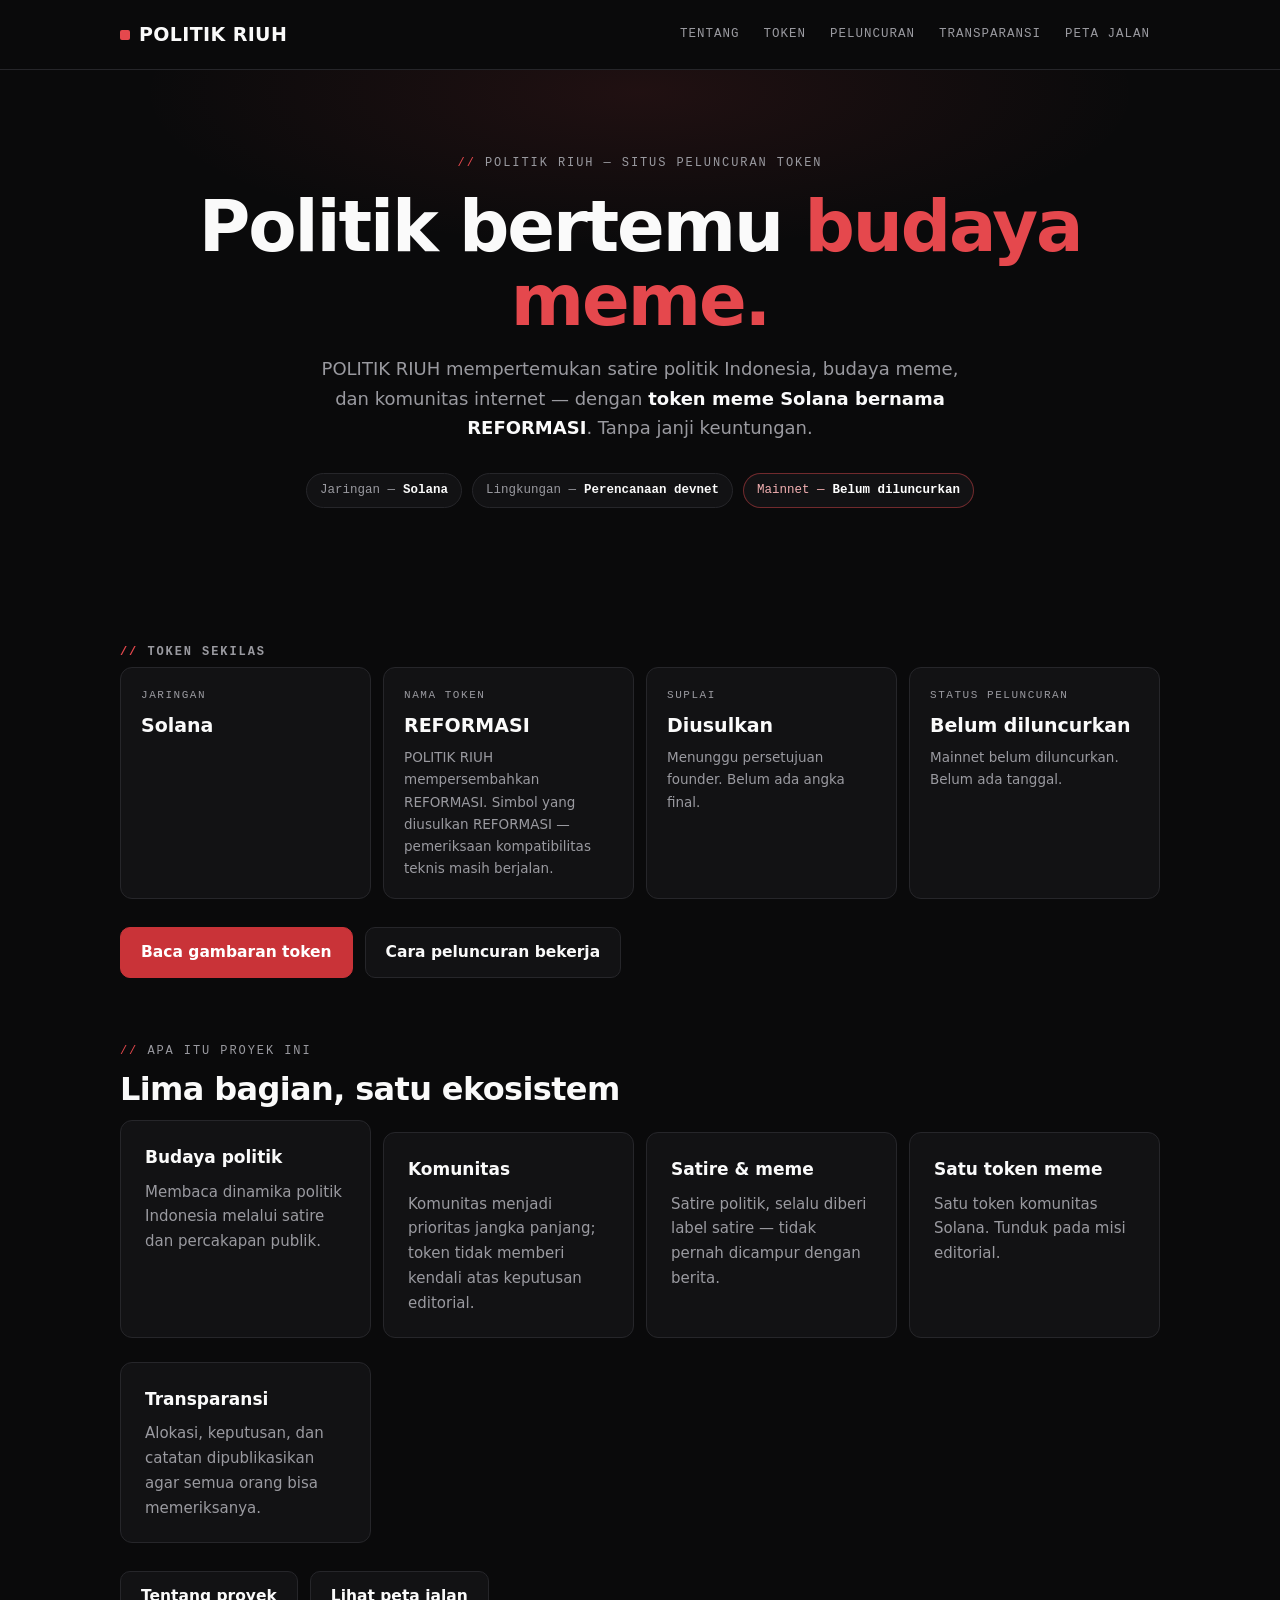
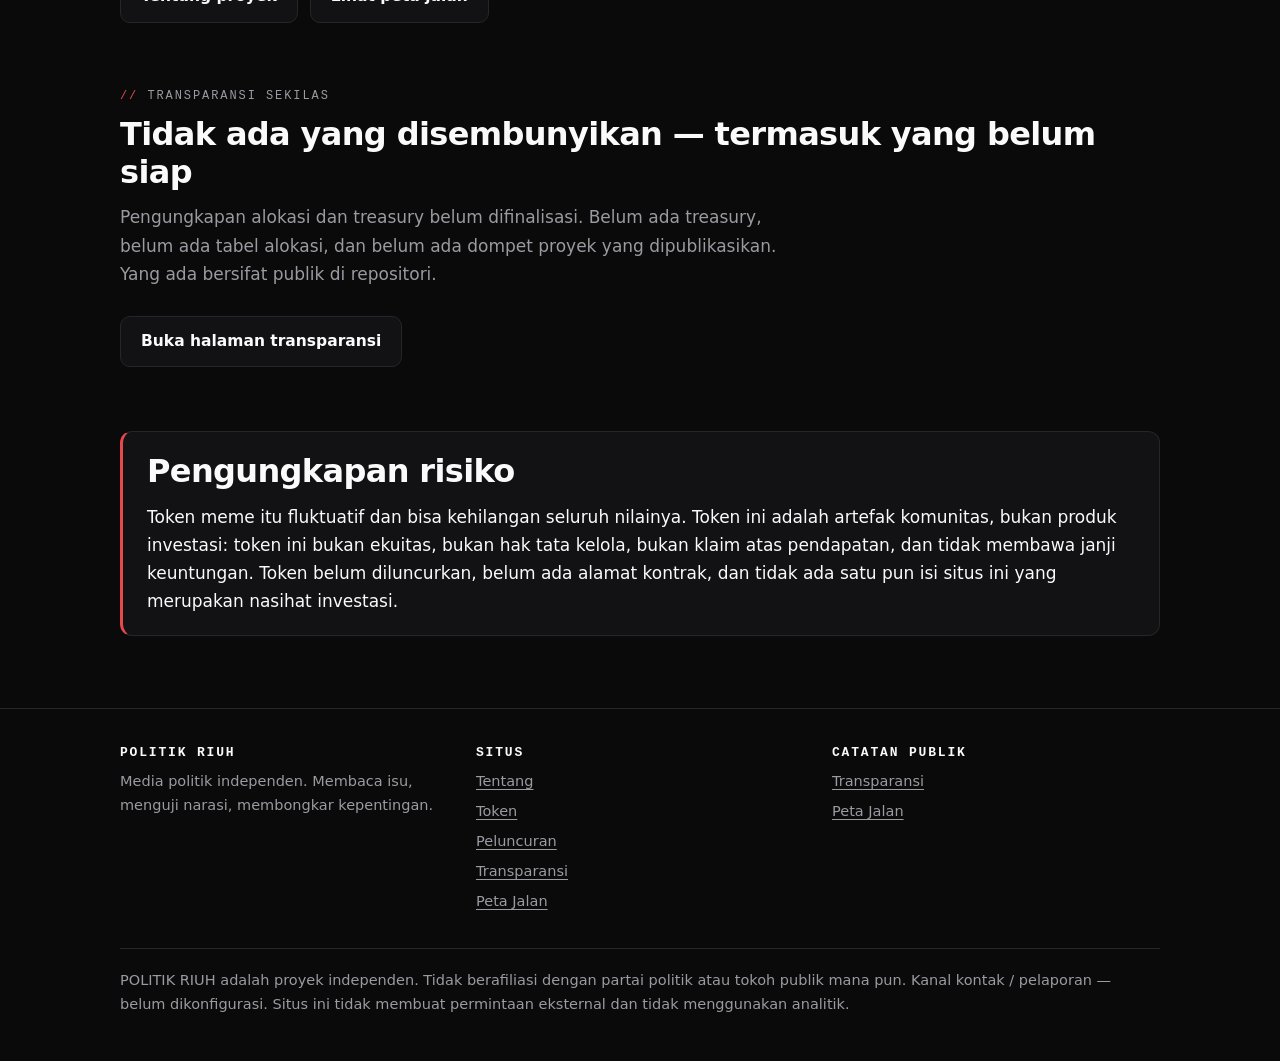
==== commit fb7945aa: "test(token-site): keyboard-only matrix, reduced-motion proof, broader a11y review (PR-013) - keyboar" ====
--- a/apps/token-site/index.html
+++ b/apps/token-site/index.html
@@ -25,7 +25,7 @@
   </div>
 </header>
 
-<main id="main">
+<main id="main" tabindex="-1">
   <div class="hero">
     <div class="glow" aria-hidden="true"></div>
     <div class="wrap">
@@ -139,7 +139,6 @@
       <div>
         <h2>Catatan publik</h2>
         <ul>
-          <li><a href="https://github.com/nusasaputrarama-max/Politik-riuh-project" target="_blank" rel="noopener">Repositori GitHub</a></li>
           <li><a href="transparency.html">Transparansi</a></li>
           <li><a href="roadmap.html">Peta Jalan</a></li>
         </ul>
--- a/apps/token-site/styles.css
+++ b/apps/token-site/styles.css
@@ -351,7 +351,7 @@
   margin-top: 2px;
 }
 .step-body h3,
-.milestone-body h3 { margin: 0 0 4px; font-size: 17px; }
+.milestone-body h2 { margin: 0 0 4px; font-size: 17px; }
 .step-body p,
 .milestone-body p { margin: 0; color: var(--muted); font-size: 15px; }
 .step-body .pill,
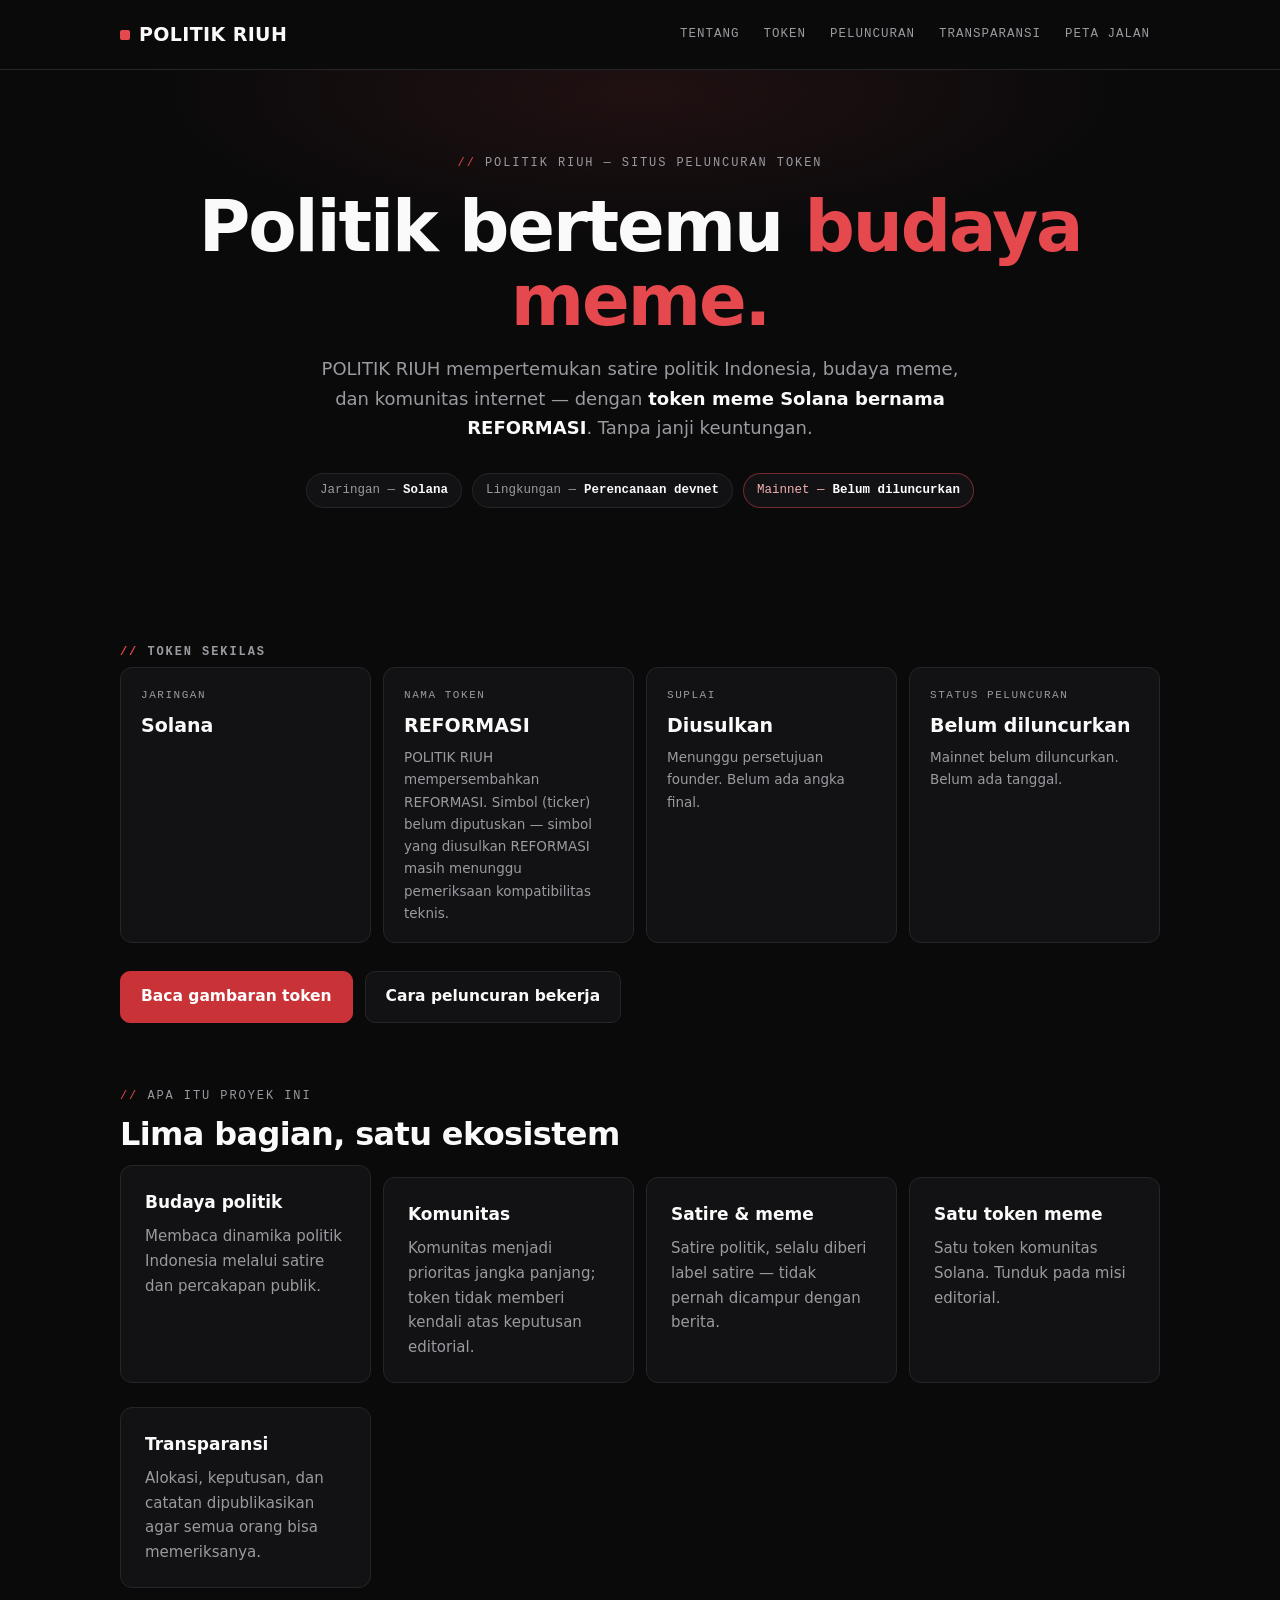
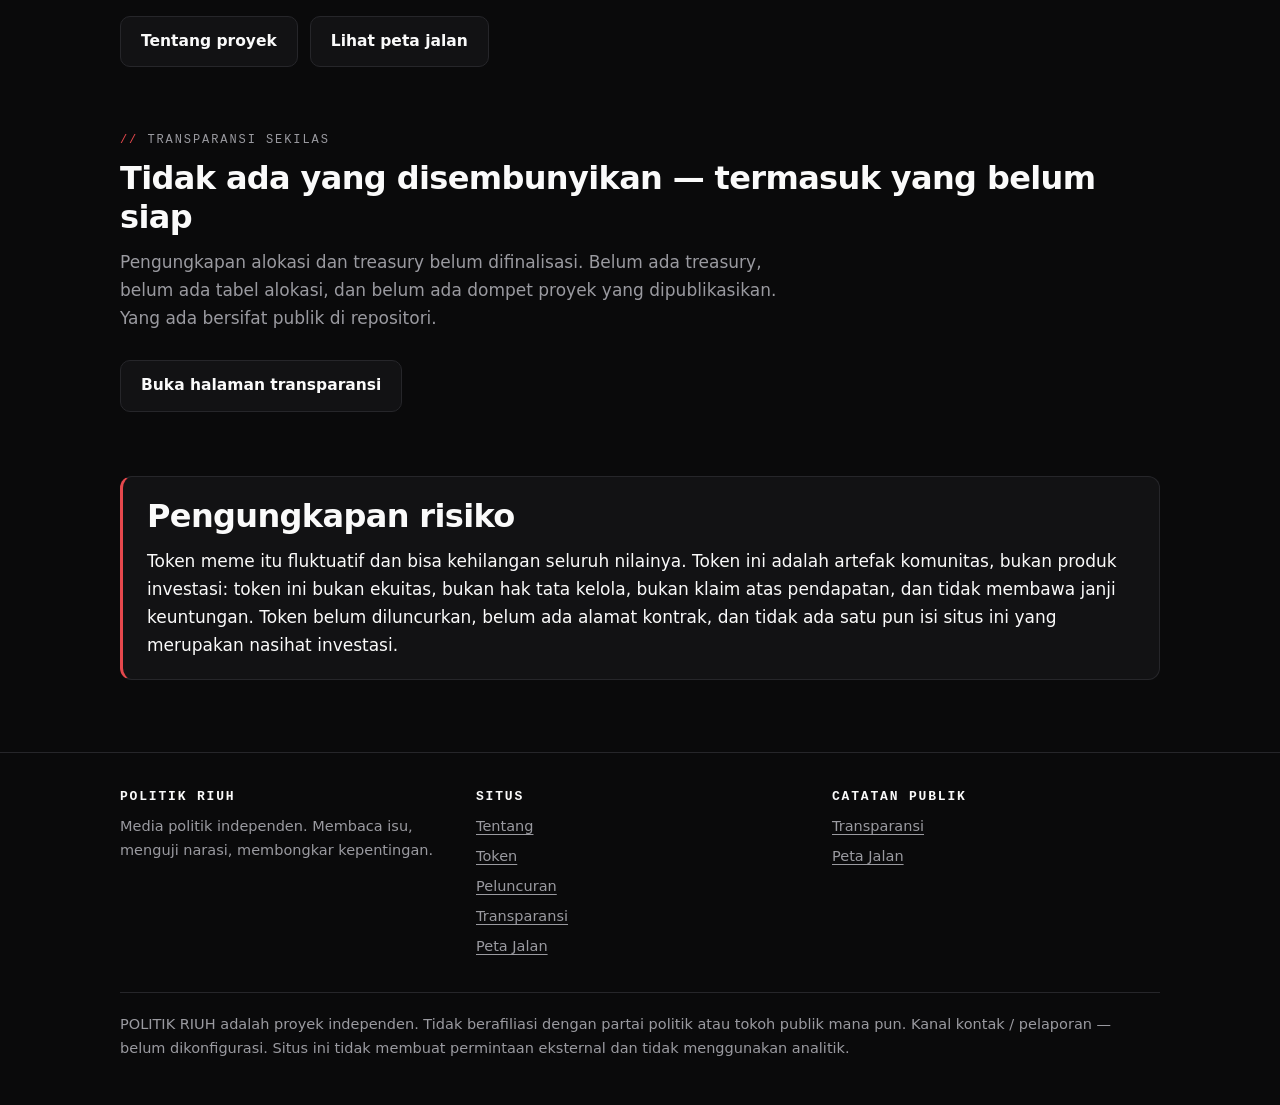
==== commit a8f5b727: "fix(pr-013): gate items 3-7 — ticker/venue Belum diputuskan, devnet conditional, wallet-scope, negat" ====
--- a/apps/token-site/index.html
+++ b/apps/token-site/index.html
@@ -51,7 +51,7 @@
         <li class="stat">
           <span class="stat-label">Nama token</span>
           <span class="stat-value">REFORMASI</span>
-          <span class="stat-note">POLITIK RIUH mempersembahkan REFORMASI. Simbol yang diusulkan REFORMASI — pemeriksaan kompatibilitas teknis masih berjalan.</span>
+          <span class="stat-note">POLITIK RIUH mempersembahkan REFORMASI. Simbol (ticker) belum diputuskan — simbol yang diusulkan REFORMASI masih menunggu pemeriksaan kompatibilitas teknis.</span>
         </li>
         <li class="stat">
           <span class="stat-label">Suplai</span>
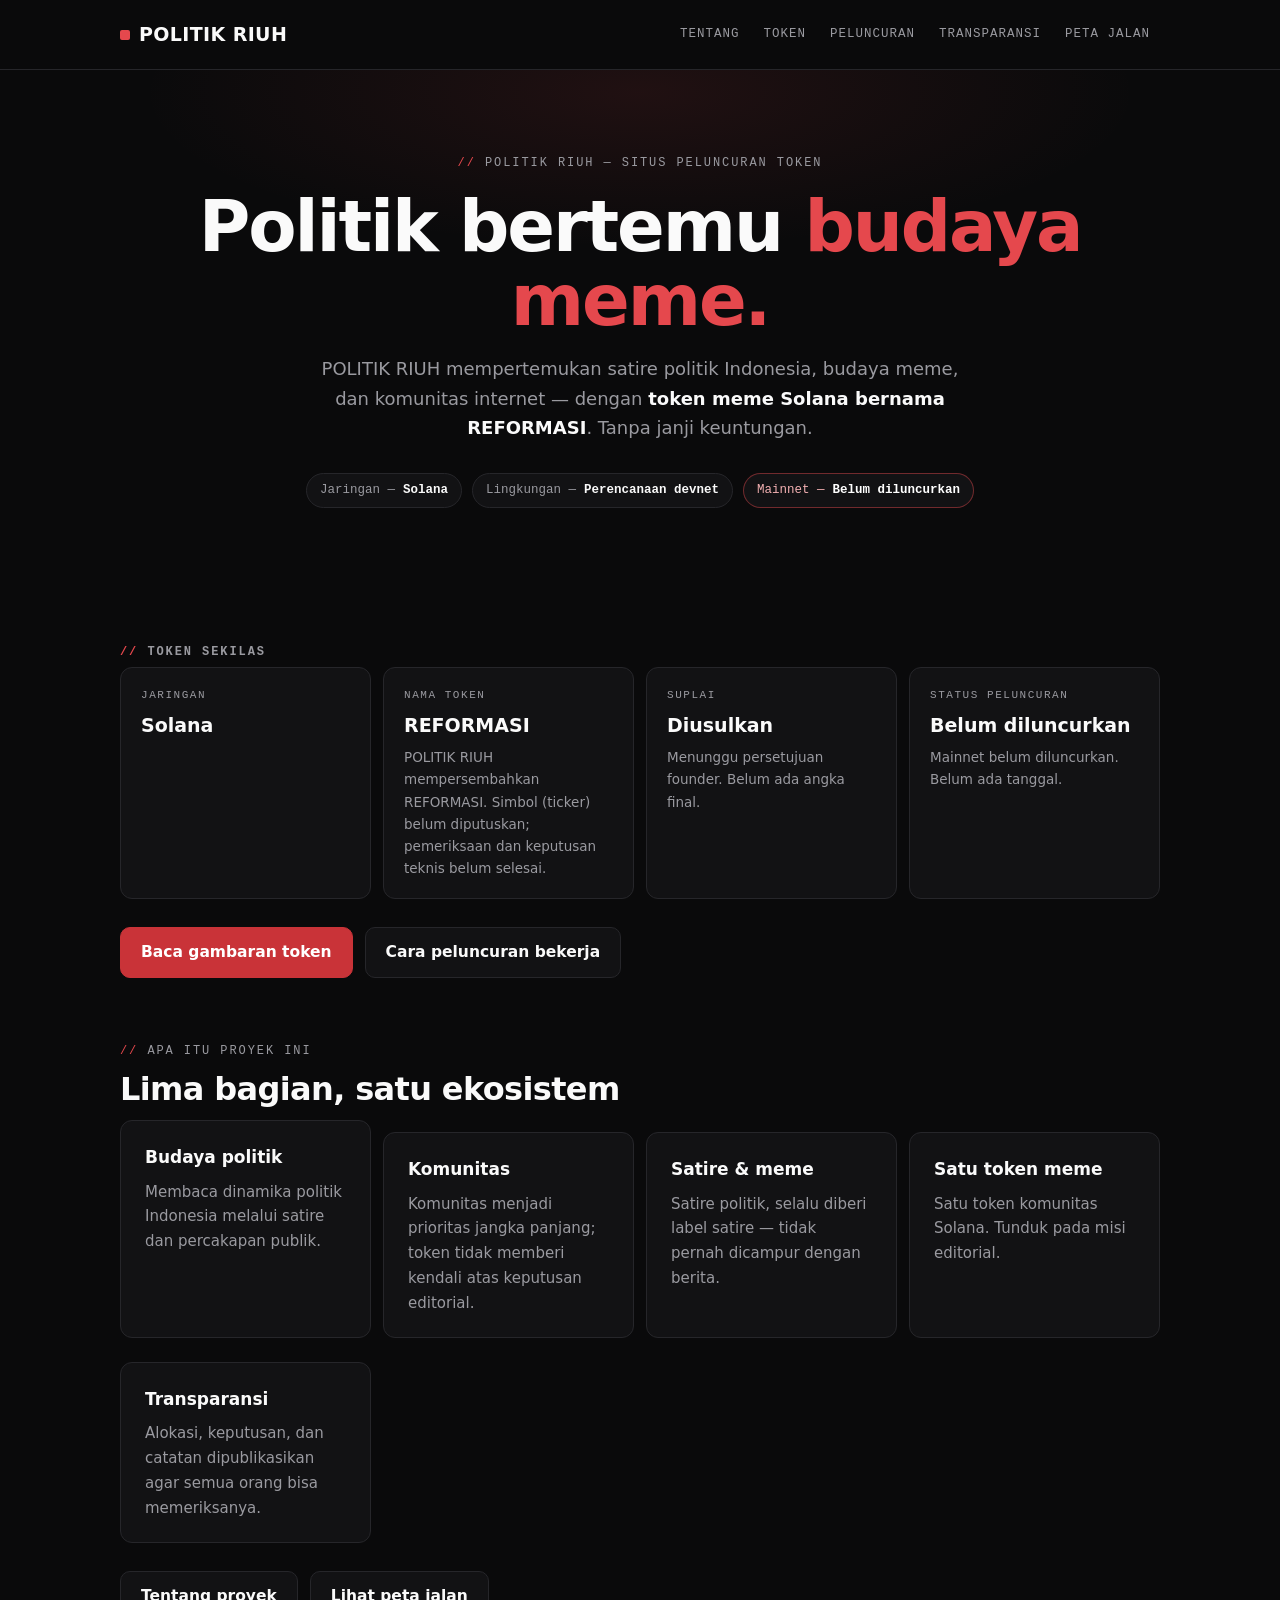
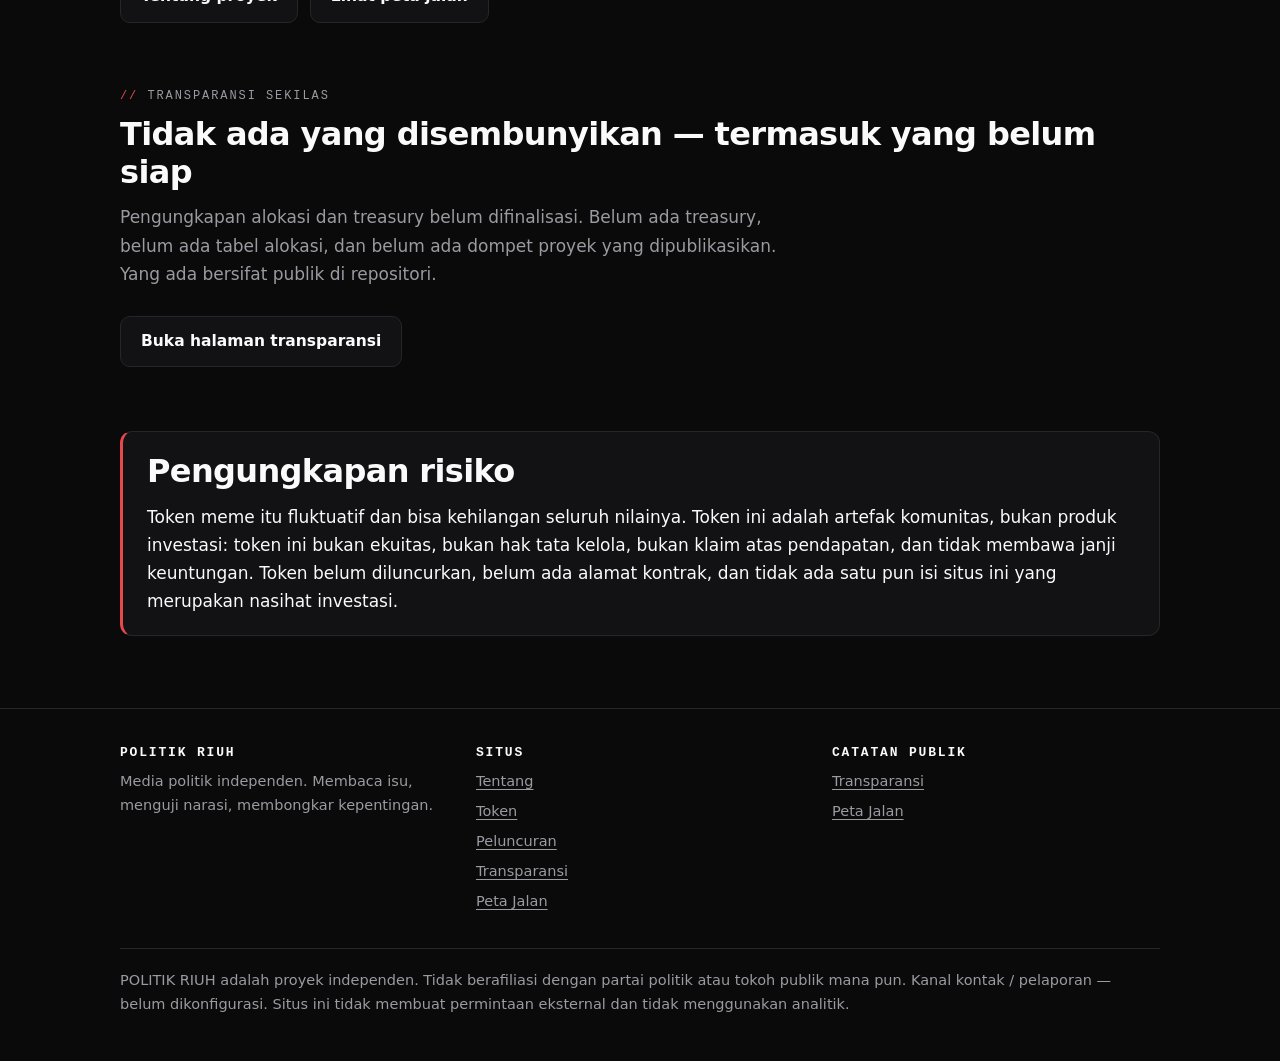
==== commit e2d95849: "fix(pr-013): remove unapproved ticker candidate from homepage copy" ====
--- a/apps/token-site/index.html
+++ b/apps/token-site/index.html
@@ -51,7 +51,7 @@
         <li class="stat">
           <span class="stat-label">Nama token</span>
           <span class="stat-value">REFORMASI</span>
-          <span class="stat-note">POLITIK RIUH mempersembahkan REFORMASI. Simbol (ticker) belum diputuskan — simbol yang diusulkan REFORMASI masih menunggu pemeriksaan kompatibilitas teknis.</span>
+          <span class="stat-note">POLITIK RIUH mempersembahkan REFORMASI. Simbol (ticker) belum diputuskan; pemeriksaan dan keputusan teknis belum selesai.</span>
         </li>
         <li class="stat">
           <span class="stat-label">Suplai</span>
